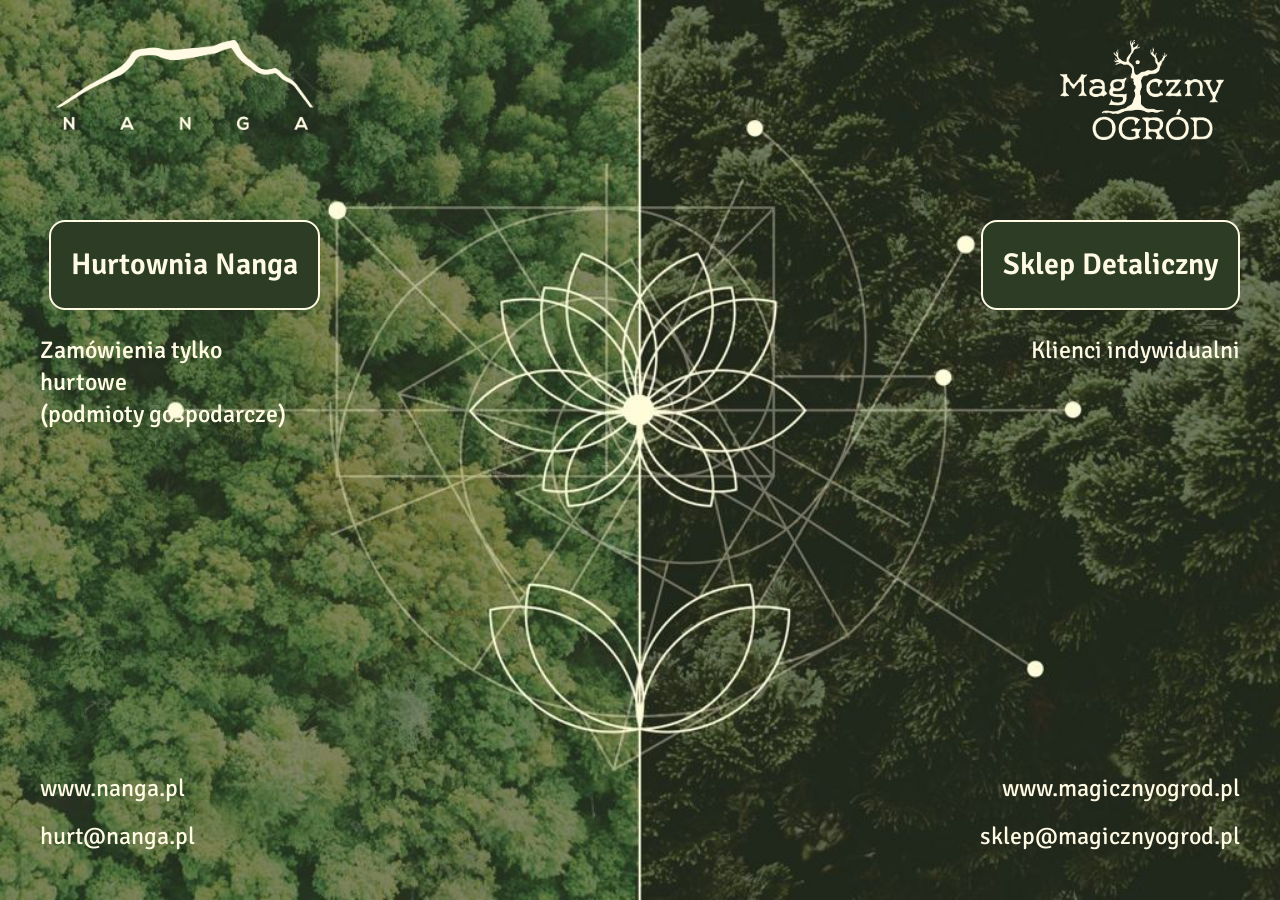
==== index.html @ a5b776ef "first-working-version" ====
<!doctype html>
<html>

<head>
  <meta charset="UTF-8">
  <meta name="viewport" content="width=device-width, initial-scale=1.0">
  <link rel="preconnect" href="https://fonts.googleapis.com">
  <link rel="preconnect" href="https://fonts.gstatic.com" crossorigin>
  <link href="style.css" rel="stylesheet">
  <link href="https://fonts.googleapis.com/css2?family=Signika:display=swap" rel="stylesheet">

</head>

<body class="text-white font-body">
  <!--BG CONTAINER-->
  <div class="relative h-screen w-screen bg-baner-horizontal bg-cover bg-center">
    <!-- LEFT BUTTON + text -->
    <div class="absolute flex-none inset-y-0 left-10">
      <div class="flex pt-10 pb-20 px-4 justify-start" >
        <img src="img/nanga-baner.png" alt="magiczny-ogrod-baner" class="h-[90px] mb-[10px]">
      </div>
      <form action="https://www.magicznyogrod.pl">
        <button type="submit"
          class="h-box border-2 border-white rounded-2xl px-5 max-w-sm mx-auto cursor-pointer  bg-darkgreen flex items-center space-x-4 hover:bg-green-800 transition">
          <div>
            <div class="text-3xl font-semibold text-white">Hurtownia Nanga</div>
          </div>
        </button>
      </form>
      <div class="text-2xl py-6 font-medium">
        <p>Zamówienia tylko</p>
        <p> hurtowe</p>
        <p>(podmioty gospodarcze)</p>
      </div>
    </div>
    <!-- RIGHT BUTTON + text -->
    <div class="absolute flex-none inset-y-0 right-10">
      <div class="flex pt-10 pb-20 px-4 justify-end">
        <img src="img/magiczny-ogrod-baner.png" alt="magiczny-ogrod-logo" class="h-[100px] mb-[0px]">
      </div>
      <form action="https://www.magicznyogrod.pl">
        <button type="submit"
          class="h-box border-2 border-white rounded-2xl px-5 max-w-sm mx-auto cursor-pointer bg-darkgreen flex items-center space-x-4 hover:bg-green-800 transition">
          <div>
            <div class="text-3xl font-semibold text-white">Sklep Detaliczny</div>
        </button>
      </form>
      <div class="text-2xl py-6">
        <p class="flex justify-end">Klienci indywidualni</p>
      </div>
    </div>

    <!-- RIGHT CONTACT -->
    <div class="text-2xl absolute flex-none bottom-10 left-10">
      <p class="py-2 cursor-pointer hover:text-green-500"><a href="www.nanga.pl">www.nanga.pl</a></p>
      <p class="py-2 cursor-pointer hover:text-green-500"><a href="mailto:hurt@nanga.pl">hurt@nanga.pl</a></p>
    </div>
    <!-- LEFT CONTACT-->
    <div class="text-2xl absolute flex-none bottom-10 right-10">
      <p class="py-2 cursor-pointer hover:text-green-500 flex justify-end"><a href="www.magicznyogrod.pl">www.magicznyogrod.pl</a></p>
      <p class="py-2 cursor-pointer hover:text-green-500 flex justify-end"><a href="mailto:sklep@magicznyogrod.pl">sklep@magicznyogrod.pl</a></p>
    </div>
  </div>
  </div>


  </div>
</body>

</html>
---- style.css ----
/*
! tailwindcss v3.4.1 | MIT License | https://tailwindcss.com
*/

/*
1. Prevent padding and border from affecting element width. (https://github.com/mozdevs/cssremedy/issues/4)
2. Allow adding a border to an element by just adding a border-width. (https://github.com/tailwindcss/tailwindcss/pull/116)
*/

*,
::before,
::after {
  box-sizing: border-box;
  /* 1 */
  border-width: 0;
  /* 2 */
  border-style: solid;
  /* 2 */
  border-color: #e5e7eb;
  /* 2 */
}

::before,
::after {
  --tw-content: '';
}

/*
1. Use a consistent sensible line-height in all browsers.
2. Prevent adjustments of font size after orientation changes in iOS.
3. Use a more readable tab size.
4. Use the user's configured `sans` font-family by default.
5. Use the user's configured `sans` font-feature-settings by default.
6. Use the user's configured `sans` font-variation-settings by default.
7. Disable tap highlights on iOS
*/

html,
:host {
  line-height: 1.5;
  /* 1 */
  -webkit-text-size-adjust: 100%;
  /* 2 */
  -moz-tab-size: 4;
  /* 3 */
  -o-tab-size: 4;
     tab-size: 4;
  /* 3 */
  font-family: ui-sans-serif, system-ui, sans-serif, "Apple Color Emoji", "Segoe UI Emoji", "Segoe UI Symbol", "Noto Color Emoji";
  /* 4 */
  font-feature-settings: normal;
  /* 5 */
  font-variation-settings: normal;
  /* 6 */
  -webkit-tap-highlight-color: transparent;
  /* 7 */
}

/*
1. Remove the margin in all browsers.
2. Inherit line-height from `html` so users can set them as a class directly on the `html` element.
*/

body {
  margin: 0;
  /* 1 */
  line-height: inherit;
  /* 2 */
}

/*
1. Add the correct height in Firefox.
2. Correct the inheritance of border color in Firefox. (https://bugzilla.mozilla.org/show_bug.cgi?id=190655)
3. Ensure horizontal rules are visible by default.
*/

hr {
  height: 0;
  /* 1 */
  color: inherit;
  /* 2 */
  border-top-width: 1px;
  /* 3 */
}

/*
Add the correct text decoration in Chrome, Edge, and Safari.
*/

abbr:where([title]) {
  -webkit-text-decoration: underline dotted;
          text-decoration: underline dotted;
}

/*
Remove the default font size and weight for headings.
*/

h1,
h2,
h3,
h4,
h5,
h6 {
  font-size: inherit;
  font-weight: inherit;
}

/*
Reset links to optimize for opt-in styling instead of opt-out.
*/

a {
  color: inherit;
  text-decoration: inherit;
}

/*
Add the correct font weight in Edge and Safari.
*/

b,
strong {
  font-weight: bolder;
}

/*
1. Use the user's configured `mono` font-family by default.
2. Use the user's configured `mono` font-feature-settings by default.
3. Use the user's configured `mono` font-variation-settings by default.
4. Correct the odd `em` font sizing in all browsers.
*/

code,
kbd,
samp,
pre {
  font-family: ui-monospace, SFMono-Regular, Menlo, Monaco, Consolas, "Liberation Mono", "Courier New", monospace;
  /* 1 */
  font-feature-settings: normal;
  /* 2 */
  font-variation-settings: normal;
  /* 3 */
  font-size: 1em;
  /* 4 */
}

/*
Add the correct font size in all browsers.
*/

small {
  font-size: 80%;
}

/*
Prevent `sub` and `sup` elements from affecting the line height in all browsers.
*/

sub,
sup {
  font-size: 75%;
  line-height: 0;
  position: relative;
  vertical-align: baseline;
}

sub {
  bottom: -0.25em;
}

sup {
  top: -0.5em;
}

/*
1. Remove text indentation from table contents in Chrome and Safari. (https://bugs.chromium.org/p/chromium/issues/detail?id=999088, https://bugs.webkit.org/show_bug.cgi?id=201297)
2. Correct table border color inheritance in all Chrome and Safari. (https://bugs.chromium.org/p/chromium/issues/detail?id=935729, https://bugs.webkit.org/show_bug.cgi?id=195016)
3. Remove gaps between table borders by default.
*/

table {
  text-indent: 0;
  /* 1 */
  border-color: inherit;
  /* 2 */
  border-collapse: collapse;
  /* 3 */
}

/*
1. Change the font styles in all browsers.
2. Remove the margin in Firefox and Safari.
3. Remove default padding in all browsers.
*/

button,
input,
optgroup,
select,
textarea {
  font-family: inherit;
  /* 1 */
  font-feature-settings: inherit;
  /* 1 */
  font-variation-settings: inherit;
  /* 1 */
  font-size: 100%;
  /* 1 */
  font-weight: inherit;
  /* 1 */
  line-height: inherit;
  /* 1 */
  color: inherit;
  /* 1 */
  margin: 0;
  /* 2 */
  padding: 0;
  /* 3 */
}

/*
Remove the inheritance of text transform in Edge and Firefox.
*/

button,
select {
  text-transform: none;
}

/*
1. Correct the inability to style clickable types in iOS and Safari.
2. Remove default button styles.
*/

button,
[type='button'],
[type='reset'],
[type='submit'] {
  -webkit-appearance: button;
  /* 1 */
  background-color: transparent;
  /* 2 */
  background-image: none;
  /* 2 */
}

/*
Use the modern Firefox focus style for all focusable elements.
*/

:-moz-focusring {
  outline: auto;
}

/*
Remove the additional `:invalid` styles in Firefox. (https://github.com/mozilla/gecko-dev/blob/2f9eacd9d3d995c937b4251a5557d95d494c9be1/layout/style/res/forms.css#L728-L737)
*/

:-moz-ui-invalid {
  box-shadow: none;
}

/*
Add the correct vertical alignment in Chrome and Firefox.
*/

progress {
  vertical-align: baseline;
}

/*
Correct the cursor style of increment and decrement buttons in Safari.
*/

::-webkit-inner-spin-button,
::-webkit-outer-spin-button {
  height: auto;
}

/*
1. Correct the odd appearance in Chrome and Safari.
2. Correct the outline style in Safari.
*/

[type='search'] {
  -webkit-appearance: textfield;
  /* 1 */
  outline-offset: -2px;
  /* 2 */
}

/*
Remove the inner padding in Chrome and Safari on macOS.
*/

::-webkit-search-decoration {
  -webkit-appearance: none;
}

/*
1. Correct the inability to style clickable types in iOS and Safari.
2. Change font properties to `inherit` in Safari.
*/

::-webkit-file-upload-button {
  -webkit-appearance: button;
  /* 1 */
  font: inherit;
  /* 2 */
}

/*
Add the correct display in Chrome and Safari.
*/

summary {
  display: list-item;
}

/*
Removes the default spacing and border for appropriate elements.
*/

blockquote,
dl,
dd,
h1,
h2,
h3,
h4,
h5,
h6,
hr,
figure,
p,
pre {
  margin: 0;
}

fieldset {
  margin: 0;
  padding: 0;
}

legend {
  padding: 0;
}

ol,
ul,
menu {
  list-style: none;
  margin: 0;
  padding: 0;
}

/*
Reset default styling for dialogs.
*/

dialog {
  padding: 0;
}

/*
Prevent resizing textareas horizontally by default.
*/

textarea {
  resize: vertical;
}

/*
1. Reset the default placeholder opacity in Firefox. (https://github.com/tailwindlabs/tailwindcss/issues/3300)
2. Set the default placeholder color to the user's configured gray 400 color.
*/

input::-moz-placeholder, textarea::-moz-placeholder {
  opacity: 1;
  /* 1 */
  color: #9ca3af;
  /* 2 */
}

input::placeholder,
textarea::placeholder {
  opacity: 1;
  /* 1 */
  color: #9ca3af;
  /* 2 */
}

/*
Set the default cursor for buttons.
*/

button,
[role="button"] {
  cursor: pointer;
}

/*
Make sure disabled buttons don't get the pointer cursor.
*/

:disabled {
  cursor: default;
}

/*
1. Make replaced elements `display: block` by default. (https://github.com/mozdevs/cssremedy/issues/14)
2. Add `vertical-align: middle` to align replaced elements more sensibly by default. (https://github.com/jensimmons/cssremedy/issues/14#issuecomment-634934210)
   This can trigger a poorly considered lint error in some tools but is included by design.
*/

img,
svg,
video,
canvas,
audio,
iframe,
embed,
object {
  display: block;
  /* 1 */
  vertical-align: middle;
  /* 2 */
}

/*
Constrain images and videos to the parent width and preserve their intrinsic aspect ratio. (https://github.com/mozdevs/cssremedy/issues/14)
*/

img,
video {
  max-width: 100%;
  height: auto;
}

/* Make elements with the HTML hidden attribute stay hidden by default */

[hidden] {
  display: none;
}

*, ::before, ::after {
  --tw-border-spacing-x: 0;
  --tw-border-spacing-y: 0;
  --tw-translate-x: 0;
  --tw-translate-y: 0;
  --tw-rotate: 0;
  --tw-skew-x: 0;
  --tw-skew-y: 0;
  --tw-scale-x: 1;
  --tw-scale-y: 1;
  --tw-pan-x:  ;
  --tw-pan-y:  ;
  --tw-pinch-zoom:  ;
  --tw-scroll-snap-strictness: proximity;
  --tw-gradient-from-position:  ;
  --tw-gradient-via-position:  ;
  --tw-gradient-to-position:  ;
  --tw-ordinal:  ;
  --tw-slashed-zero:  ;
  --tw-numeric-figure:  ;
  --tw-numeric-spacing:  ;
  --tw-numeric-fraction:  ;
  --tw-ring-inset:  ;
  --tw-ring-offset-width: 0px;
  --tw-ring-offset-color: #fff;
  --tw-ring-color: rgb(59 130 246 / 0.5);
  --tw-ring-offset-shadow: 0 0 #0000;
  --tw-ring-shadow: 0 0 #0000;
  --tw-shadow: 0 0 #0000;
  --tw-shadow-colored: 0 0 #0000;
  --tw-blur:  ;
  --tw-brightness:  ;
  --tw-contrast:  ;
  --tw-grayscale:  ;
  --tw-hue-rotate:  ;
  --tw-invert:  ;
  --tw-saturate:  ;
  --tw-sepia:  ;
  --tw-drop-shadow:  ;
  --tw-backdrop-blur:  ;
  --tw-backdrop-brightness:  ;
  --tw-backdrop-contrast:  ;
  --tw-backdrop-grayscale:  ;
  --tw-backdrop-hue-rotate:  ;
  --tw-backdrop-invert:  ;
  --tw-backdrop-opacity:  ;
  --tw-backdrop-saturate:  ;
  --tw-backdrop-sepia:  ;
}

::backdrop {
  --tw-border-spacing-x: 0;
  --tw-border-spacing-y: 0;
  --tw-translate-x: 0;
  --tw-translate-y: 0;
  --tw-rotate: 0;
  --tw-skew-x: 0;
  --tw-skew-y: 0;
  --tw-scale-x: 1;
  --tw-scale-y: 1;
  --tw-pan-x:  ;
  --tw-pan-y:  ;
  --tw-pinch-zoom:  ;
  --tw-scroll-snap-strictness: proximity;
  --tw-gradient-from-position:  ;
  --tw-gradient-via-position:  ;
  --tw-gradient-to-position:  ;
  --tw-ordinal:  ;
  --tw-slashed-zero:  ;
  --tw-numeric-figure:  ;
  --tw-numeric-spacing:  ;
  --tw-numeric-fraction:  ;
  --tw-ring-inset:  ;
  --tw-ring-offset-width: 0px;
  --tw-ring-offset-color: #fff;
  --tw-ring-color: rgb(59 130 246 / 0.5);
  --tw-ring-offset-shadow: 0 0 #0000;
  --tw-ring-shadow: 0 0 #0000;
  --tw-shadow: 0 0 #0000;
  --tw-shadow-colored: 0 0 #0000;
  --tw-blur:  ;
  --tw-brightness:  ;
  --tw-contrast:  ;
  --tw-grayscale:  ;
  --tw-hue-rotate:  ;
  --tw-invert:  ;
  --tw-saturate:  ;
  --tw-sepia:  ;
  --tw-drop-shadow:  ;
  --tw-backdrop-blur:  ;
  --tw-backdrop-brightness:  ;
  --tw-backdrop-contrast:  ;
  --tw-backdrop-grayscale:  ;
  --tw-backdrop-hue-rotate:  ;
  --tw-backdrop-invert:  ;
  --tw-backdrop-opacity:  ;
  --tw-backdrop-saturate:  ;
  --tw-backdrop-sepia:  ;
}

.absolute {
  position: absolute;
}

.relative {
  position: relative;
}

.inset-y-52 {
  top: 13rem;
  bottom: 13rem;
}

.inset-y-4 {
  top: 1rem;
  bottom: 1rem;
}

.inset-y-10 {
  top: 2.5rem;
  bottom: 2.5rem;
}

.inset-y-2 {
  top: 0.5rem;
  bottom: 0.5rem;
}

.inset-y-0 {
  top: 0px;
  bottom: 0px;
}

.bottom-10 {
  bottom: 2.5rem;
}

.left-10 {
  left: 2.5rem;
}

.right-10 {
  right: 2.5rem;
}

.mx-auto {
  margin-left: auto;
  margin-right: auto;
}

.mb-4 {
  margin-bottom: 1rem;
}

.mb-\[20px\] {
  margin-bottom: 20px;
}

.mb-\[10px\] {
  margin-bottom: 10px;
}

.mb-\[0px\] {
  margin-bottom: 0px;
}

.flex {
  display: flex;
}

.h-box {
  height: 10vh;
}

.h-screen {
  height: 100vh;
}

.h-32 {
  height: 8rem;
}

.h-20 {
  height: 5rem;
}

.h-24 {
  height: 6rem;
}

.h-\[100px\] {
  height: 100px;
}

.h-\[90px\] {
  height: 90px;
}

.w-screen {
  width: 100vw;
}

.max-w-sm {
  max-width: 24rem;
}

.flex-none {
  flex: none;
}

.cursor-pointer {
  cursor: pointer;
}

.items-center {
  align-items: center;
}

.justify-start {
  justify-content: flex-start;
}

.justify-end {
  justify-content: flex-end;
}

.justify-center {
  justify-content: center;
}

.space-x-4 > :not([hidden]) ~ :not([hidden]) {
  --tw-space-x-reverse: 0;
  margin-right: calc(1rem * var(--tw-space-x-reverse));
  margin-left: calc(1rem * calc(1 - var(--tw-space-x-reverse)));
}

.rounded-2xl {
  border-radius: 1rem;
}

.border-2 {
  border-width: 2px;
}

.border-white {
  --tw-border-opacity: 1;
  border-color: rgb(255 250 227 / var(--tw-border-opacity));
}

.bg-darkgreen {
  --tw-bg-opacity: 1;
  background-color: rgb(45 61 37 / var(--tw-bg-opacity));
}

.bg-baner-horizontal {
  background-image: url('img/background.jpg');
}

.bg-cover {
  background-size: cover;
}

.bg-center {
  background-position: center;
}

.px-5 {
  padding-left: 1.25rem;
  padding-right: 1.25rem;
}

.py-2 {
  padding-top: 0.5rem;
  padding-bottom: 0.5rem;
}

.py-6 {
  padding-top: 1.5rem;
  padding-bottom: 1.5rem;
}

.py-8 {
  padding-top: 2rem;
  padding-bottom: 2rem;
}

.py-10 {
  padding-top: 2.5rem;
  padding-bottom: 2.5rem;
}

.py-20 {
  padding-top: 5rem;
  padding-bottom: 5rem;
}

.px-10 {
  padding-left: 2.5rem;
  padding-right: 2.5rem;
}

.px-12 {
  padding-left: 3rem;
  padding-right: 3rem;
}

.py-16 {
  padding-top: 4rem;
  padding-bottom: 4rem;
}

.py-5 {
  padding-top: 1.25rem;
  padding-bottom: 1.25rem;
}

.px-4 {
  padding-left: 1rem;
  padding-right: 1rem;
}

.pb-8 {
  padding-bottom: 2rem;
}

.pb-20 {
  padding-bottom: 5rem;
}

.pt-10 {
  padding-top: 2.5rem;
}

.pb-24 {
  padding-bottom: 6rem;
}

.font-body {
  font-family: Signika, sans-serif;
}

.text-2xl {
  font-size: 1.5rem;
  line-height: 2rem;
}

.text-3xl {
  font-size: 1.875rem;
  line-height: 2.25rem;
}

.font-medium {
  font-weight: 500;
}

.font-semibold {
  font-weight: 600;
}

.text-white {
  --tw-text-opacity: 1;
  color: rgb(255 250 227 / var(--tw-text-opacity));
}

.transition {
  transition-property: color, background-color, border-color, text-decoration-color, fill, stroke, opacity, box-shadow, transform, filter, -webkit-backdrop-filter;
  transition-property: color, background-color, border-color, text-decoration-color, fill, stroke, opacity, box-shadow, transform, filter, backdrop-filter;
  transition-property: color, background-color, border-color, text-decoration-color, fill, stroke, opacity, box-shadow, transform, filter, backdrop-filter, -webkit-backdrop-filter;
  transition-timing-function: cubic-bezier(0.4, 0, 0.2, 1);
  transition-duration: 150ms;
}

.hover\:bg-green-800:hover {
  --tw-bg-opacity: 1;
  background-color: rgb(22 101 52 / var(--tw-bg-opacity));
}

.hover\:text-green-500:hover {
  --tw-text-opacity: 1;
  color: rgb(34 197 94 / var(--tw-text-opacity));
}
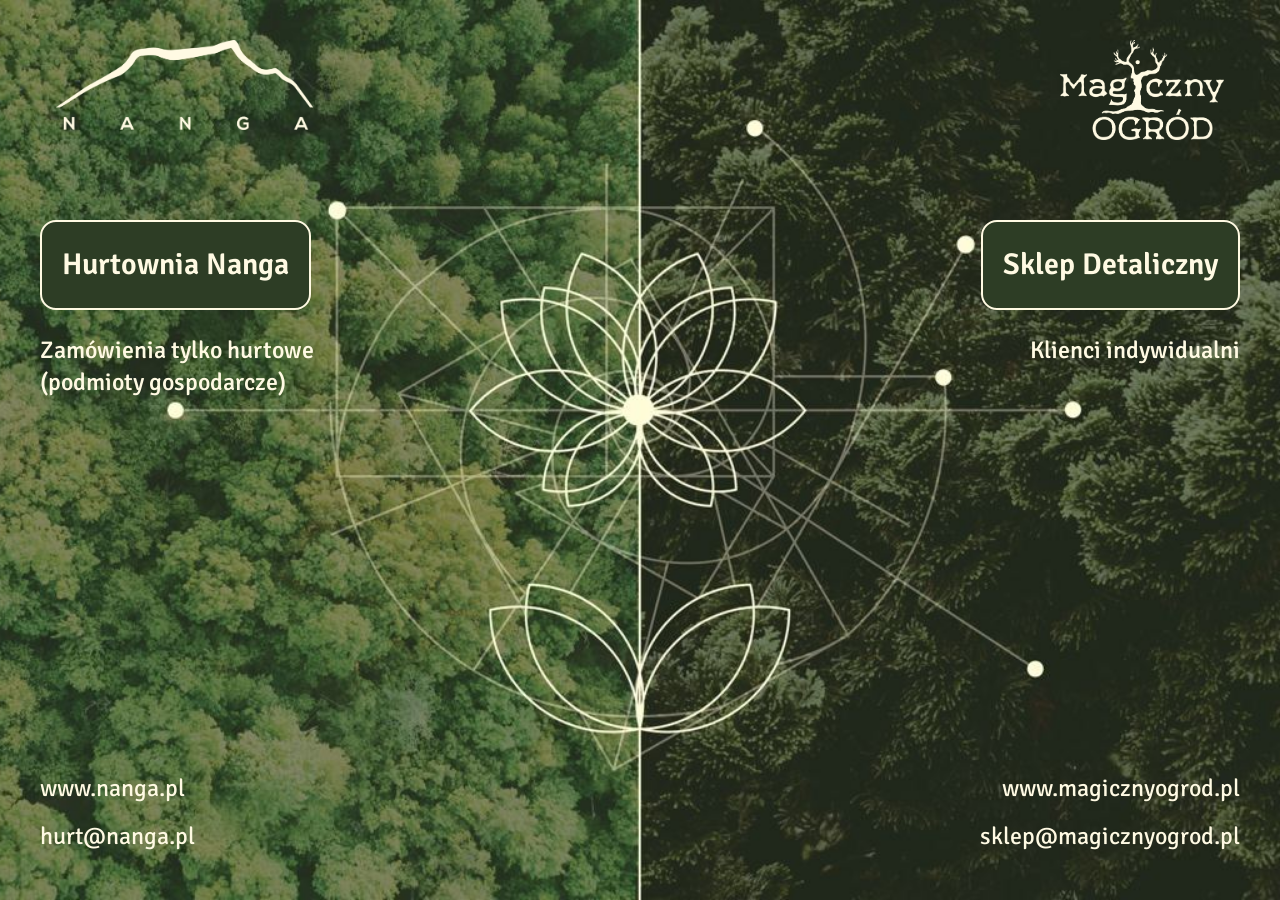
==== commit 6daf9447: "mobile" ====
--- a/index.html
+++ b/index.html
@@ -7,58 +7,68 @@
   <link rel="preconnect" href="https://fonts.googleapis.com">
   <link rel="preconnect" href="https://fonts.gstatic.com" crossorigin>
   <link href="style.css" rel="stylesheet">
-  <link href="https://fonts.googleapis.com/css2?family=Signika:display=swap" rel="stylesheet">
+  <link href="https://fonts.googleapis.com/css2?family=Signika&display=swap" rel="stylesheet">
 
 </head>
 
 <body class="text-white font-body">
   <!--BG CONTAINER-->
-  <div class="relative h-screen w-screen bg-baner-horizontal bg-cover bg-center">
-    <!-- LEFT BUTTON + text -->
-    <div class="absolute flex-none inset-y-0 left-10">
-      <div class="flex pt-10 pb-20 px-4 justify-start" >
-        <img src="img/nanga-baner.png" alt="magiczny-ogrod-baner" class="h-[90px] mb-[10px]">
+  <div class="relative h-screen w-screen bg-baner-vertical md:bg-baner-horizontal bg-cover bg-center">
+    <!-- LEFT/TOP BUTTON + text -->
+    <div class="absolute flex-none md:inset-y-0 md:left-10 left-5">
+      <div class="flex md:pt-10 pt-5 md:pb-20 pb-5 px-4 md:justify-start">
+        <img src="img/nanga-baner.png" alt="magiczny-ogrod-baner" class="h-[40px] mb-[5px] md:h-[90px] md:mb-[10px]">
+      </div>
+      <form action="https://www.nanga.pl">
+        <button type="submit"
+          class="h-box border-2 border-white rounded-2xl px-5 max-w-sm mx-0 cursor-pointer  bg-darkgreen flex items-center space-x-4 hover:bg-green-800 transition">
+          <div>
+            <div class="md:text-3xl text-2xl font-semibold text-white">Hurtownia Nanga</div>
+          </div>
+        </button>
+      </form>
+      <div class="md:text-2xl text-xl md:py-6 py-3 font-medium">
+        <p>Zamówienia tylko hurtowe</p>
+        <p>(podmioty gospodarcze)</p>
+      </div>
+      <div class="md:hidden">
+        <p class="py-1 cursor-pointer hover:text-green-500"><a href="www.nanga.pl">www.nanga.pl</a></p>
+        <p class="py-1 cursor-pointer hover:text-green-500"><a href="mailto:hurt@nanga.pl">hurt@nanga.pl</a></p>
+      </div>
+    </div>
+    <!-- RIGHT/BOTTOM BUTTON + text -->
+    <div class="absolute flex-none md:inset-y-0 md:right-10 md:bottom-auto md:left-auto bottom-9 left-5">
+      <div class="flex pt-1 md:pt-10 md:pb-20 pb-7 md:px-4 md:justify-end">
+        <img src="img/magiczny-ogrod-baner.png" alt="magiczny-ogrod-logo" class="h-[60px] md:h-[100px] md:mb-[0px]">
       </div>
       <form action="https://www.magicznyogrod.pl">
         <button type="submit"
-          class="h-box border-2 border-white rounded-2xl px-5 max-w-sm mx-auto cursor-pointer  bg-darkgreen flex items-center space-x-4 hover:bg-green-800 transition">
-          <div>
-            <div class="text-3xl font-semibold text-white">Hurtownia Nanga</div>
-          </div>
+          class="h-box border-2 border-white rounded-2xl px-5 max-w-sm mx-0 cursor-pointer bg-darkgreen flex items-center space-x-4 hover:bg-green-800 transition">
+            <div class="md:text-3xl text-2xl font-semibold text-white">Sklep Detaliczny</div>
         </button>
       </form>
-      <div class="text-2xl py-6 font-medium">
-        <p>Zamówienia tylko</p>
-        <p> hurtowe</p>
-        <p>(podmioty gospodarcze)</p>
+      <div class="md:text-2xl text-xl md:py-6 py-3 font-medium">
+        <p class="md:flex md:justify-end" >Klienci indywidualni</p>
       </div>
-    </div>
-    <!-- RIGHT BUTTON + text -->
-    <div class="absolute flex-none inset-y-0 right-10">
-      <div class="flex pt-10 pb-20 px-4 justify-end">
-        <img src="img/magiczny-ogrod-baner.png" alt="magiczny-ogrod-logo" class="h-[100px] mb-[0px]">
-      </div>
-      <form action="https://www.magicznyogrod.pl">
-        <button type="submit"
-          class="h-box border-2 border-white rounded-2xl px-5 max-w-sm mx-auto cursor-pointer bg-darkgreen flex items-center space-x-4 hover:bg-green-800 transition">
-          <div>
-            <div class="text-3xl font-semibold text-white">Sklep Detaliczny</div>
-        </button>
-      </form>
-      <div class="text-2xl py-6">
-        <p class="flex justify-end">Klienci indywidualni</p>
+      <div class="md:hidden">
+        <p class="py-1 cursor-pointer hover:text-green-500 flex"><a
+          href="www.magicznyogrod.pl">www.magicznyogrod.pl</a></p>
+      <p class="py-1 cursor-pointer hover:text-green-500 flex"><a
+          href="mailto:sklep@magicznyogrod.pl">sklep@magicznyogrod.pl</a></p>
       </div>
     </div>
 
     <!-- RIGHT CONTACT -->
-    <div class="text-2xl absolute flex-none bottom-10 left-10">
+    <div class="md:text-2xl absolute flex-none md:bottom-10 md:left-10 hidden md:block ">
       <p class="py-2 cursor-pointer hover:text-green-500"><a href="www.nanga.pl">www.nanga.pl</a></p>
       <p class="py-2 cursor-pointer hover:text-green-500"><a href="mailto:hurt@nanga.pl">hurt@nanga.pl</a></p>
     </div>
     <!-- LEFT CONTACT-->
-    <div class="text-2xl absolute flex-none bottom-10 right-10">
-      <p class="py-2 cursor-pointer hover:text-green-500 flex justify-end"><a href="www.magicznyogrod.pl">www.magicznyogrod.pl</a></p>
-      <p class="py-2 cursor-pointer hover:text-green-500 flex justify-end"><a href="mailto:sklep@magicznyogrod.pl">sklep@magicznyogrod.pl</a></p>
+    <div class="text-2xl absolute flex-none bottom-10 right-10 hidden md:block">
+      <p class="py-2 cursor-pointer hover:text-green-500 flex justify-end"><a
+          href="www.magicznyogrod.pl">www.magicznyogrod.pl</a></p>
+      <p class="py-2 cursor-pointer hover:text-green-500 flex justify-end"><a
+          href="mailto:sklep@magicznyogrod.pl">sklep@magicznyogrod.pl</a></p>
     </div>
   </div>
   </div>
--- a/style.css
+++ b/style.css
@@ -552,26 +552,6 @@
   position: relative;
 }
 
-.inset-y-52 {
-  top: 13rem;
-  bottom: 13rem;
-}
-
-.inset-y-4 {
-  top: 1rem;
-  bottom: 1rem;
-}
-
-.inset-y-10 {
-  top: 2.5rem;
-  bottom: 2.5rem;
-}
-
-.inset-y-2 {
-  top: 0.5rem;
-  bottom: 0.5rem;
-}
-
 .inset-y-0 {
   top: 0px;
   bottom: 0px;
@@ -589,31 +569,76 @@
   right: 2.5rem;
 }
 
+.bottom-0 {
+  bottom: 0px;
+}
+
+.left-5 {
+  left: 1.25rem;
+}
+
+.bottom-8 {
+  bottom: 2rem;
+}
+
+.bottom-20 {
+  bottom: 5rem;
+}
+
+.bottom-24 {
+  bottom: 6rem;
+}
+
+.bottom-16 {
+  bottom: 4rem;
+}
+
+.bottom-12 {
+  bottom: 3rem;
+}
+
+.bottom-9 {
+  bottom: 2.25rem;
+}
+
 .mx-auto {
   margin-left: auto;
   margin-right: auto;
 }
 
-.mb-4 {
-  margin-bottom: 1rem;
-}
-
-.mb-\[20px\] {
-  margin-bottom: 20px;
+.mx-0 {
+  margin-left: 0px;
+  margin-right: 0px;
+}
+
+.mb-\[0px\] {
+  margin-bottom: 0px;
 }
 
 .mb-\[10px\] {
   margin-bottom: 10px;
 }
 
-.mb-\[0px\] {
-  margin-bottom: 0px;
+.mb-\[5px\] {
+  margin-bottom: 5px;
 }
 
 .flex {
   display: flex;
 }
 
+.hidden {
+  display: none;
+}
+
+.h-\[100px\] {
+  height: 100px;
+}
+
+.h-\[90px\] {
+  height: 90px;
+}
+
 .h-box {
   height: 10vh;
 }
@@ -622,24 +647,16 @@
   height: 100vh;
 }
 
-.h-32 {
-  height: 8rem;
-}
-
-.h-20 {
-  height: 5rem;
-}
-
-.h-24 {
-  height: 6rem;
-}
-
-.h-\[100px\] {
-  height: 100px;
-}
-
-.h-\[90px\] {
-  height: 90px;
+.h-\[60px\] {
+  height: 60px;
+}
+
+.h-\[50px\] {
+  height: 50px;
+}
+
+.h-\[40px\] {
+  height: 40px;
 }
 
 .w-screen {
@@ -668,10 +685,6 @@
 
 .justify-end {
   justify-content: flex-end;
-}
-
-.justify-center {
-  justify-content: center;
 }
 
 .space-x-4 > :not([hidden]) ~ :not([hidden]) {
@@ -698,8 +711,8 @@
   background-color: rgb(45 61 37 / var(--tw-bg-opacity));
 }
 
-.bg-baner-horizontal {
-  background-image: url('img/background.jpg');
+.bg-baner-vertical {
+  background-image: url('img/baner-vertical.png');
 }
 
 .bg-cover {
@@ -708,6 +721,11 @@
 
 .bg-center {
   background-position: center;
+}
+
+.px-4 {
+  padding-left: 1rem;
+  padding-right: 1rem;
 }
 
 .px-5 {
@@ -725,60 +743,47 @@
   padding-bottom: 1.5rem;
 }
 
-.py-8 {
-  padding-top: 2rem;
-  padding-bottom: 2rem;
-}
-
-.py-10 {
+.py-3 {
+  padding-top: 0.75rem;
+  padding-bottom: 0.75rem;
+}
+
+.py-1 {
+  padding-top: 0.25rem;
+  padding-bottom: 0.25rem;
+}
+
+.px-0 {
+  padding-left: 0px;
+  padding-right: 0px;
+}
+
+.pb-20 {
+  padding-bottom: 5rem;
+}
+
+.pt-10 {
   padding-top: 2.5rem;
-  padding-bottom: 2.5rem;
-}
-
-.py-20 {
-  padding-top: 5rem;
-  padding-bottom: 5rem;
-}
-
-.px-10 {
-  padding-left: 2.5rem;
-  padding-right: 2.5rem;
-}
-
-.px-12 {
-  padding-left: 3rem;
-  padding-right: 3rem;
-}
-
-.py-16 {
-  padding-top: 4rem;
-  padding-bottom: 4rem;
-}
-
-.py-5 {
+}
+
+.pb-5 {
+  padding-bottom: 1.25rem;
+}
+
+.pt-5 {
   padding-top: 1.25rem;
-  padding-bottom: 1.25rem;
-}
-
-.px-4 {
-  padding-left: 1rem;
-  padding-right: 1rem;
+}
+
+.pt-1 {
+  padding-top: 0.25rem;
 }
 
 .pb-8 {
   padding-bottom: 2rem;
 }
 
-.pb-20 {
-  padding-bottom: 5rem;
-}
-
-.pt-10 {
-  padding-top: 2.5rem;
-}
-
-.pb-24 {
-  padding-bottom: 6rem;
+.pb-7 {
+  padding-bottom: 1.75rem;
 }
 
 .font-body {
@@ -793,6 +798,11 @@
 .text-3xl {
   font-size: 1.875rem;
   line-height: 2.25rem;
+}
+
+.text-xl {
+  font-size: 1.25rem;
+  line-height: 1.75rem;
 }
 
 .font-medium {
@@ -826,3 +836,106 @@
   color: rgb(34 197 94 / var(--tw-text-opacity));
 }
 
+@media (min-width: 768px) {
+  .md\:visible {
+    visibility: visible;
+  }
+
+  .md\:inset-y-0 {
+    top: 0px;
+    bottom: 0px;
+  }
+
+  .md\:left-10 {
+    left: 2.5rem;
+  }
+
+  .md\:right-10 {
+    right: 2.5rem;
+  }
+
+  .md\:bottom-10 {
+    bottom: 2.5rem;
+  }
+
+  .md\:bottom-auto {
+    bottom: auto;
+  }
+
+  .md\:left-auto {
+    left: auto;
+  }
+
+  .md\:mb-\[10px\] {
+    margin-bottom: 10px;
+  }
+
+  .md\:mb-\[0px\] {
+    margin-bottom: 0px;
+  }
+
+  .md\:block {
+    display: block;
+  }
+
+  .md\:flex {
+    display: flex;
+  }
+
+  .md\:hidden {
+    display: none;
+  }
+
+  .md\:h-\[90px\] {
+    height: 90px;
+  }
+
+  .md\:h-\[100px\] {
+    height: 100px;
+  }
+
+  .md\:flex-none {
+    flex: none;
+  }
+
+  .md\:justify-start {
+    justify-content: flex-start;
+  }
+
+  .md\:justify-end {
+    justify-content: flex-end;
+  }
+
+  .md\:bg-baner-horizontal {
+    background-image: url('img/background.jpg');
+  }
+
+  .md\:py-6 {
+    padding-top: 1.5rem;
+    padding-bottom: 1.5rem;
+  }
+
+  .md\:px-4 {
+    padding-left: 1rem;
+    padding-right: 1rem;
+  }
+
+  .md\:pb-20 {
+    padding-bottom: 5rem;
+  }
+
+  .md\:pt-10 {
+    padding-top: 2.5rem;
+  }
+
+  .md\:text-3xl {
+    font-size: 1.875rem;
+    line-height: 2.25rem;
+  }
+
+  .md\:text-2xl {
+    font-size: 1.5rem;
+    line-height: 2rem;
+  }
+}
+
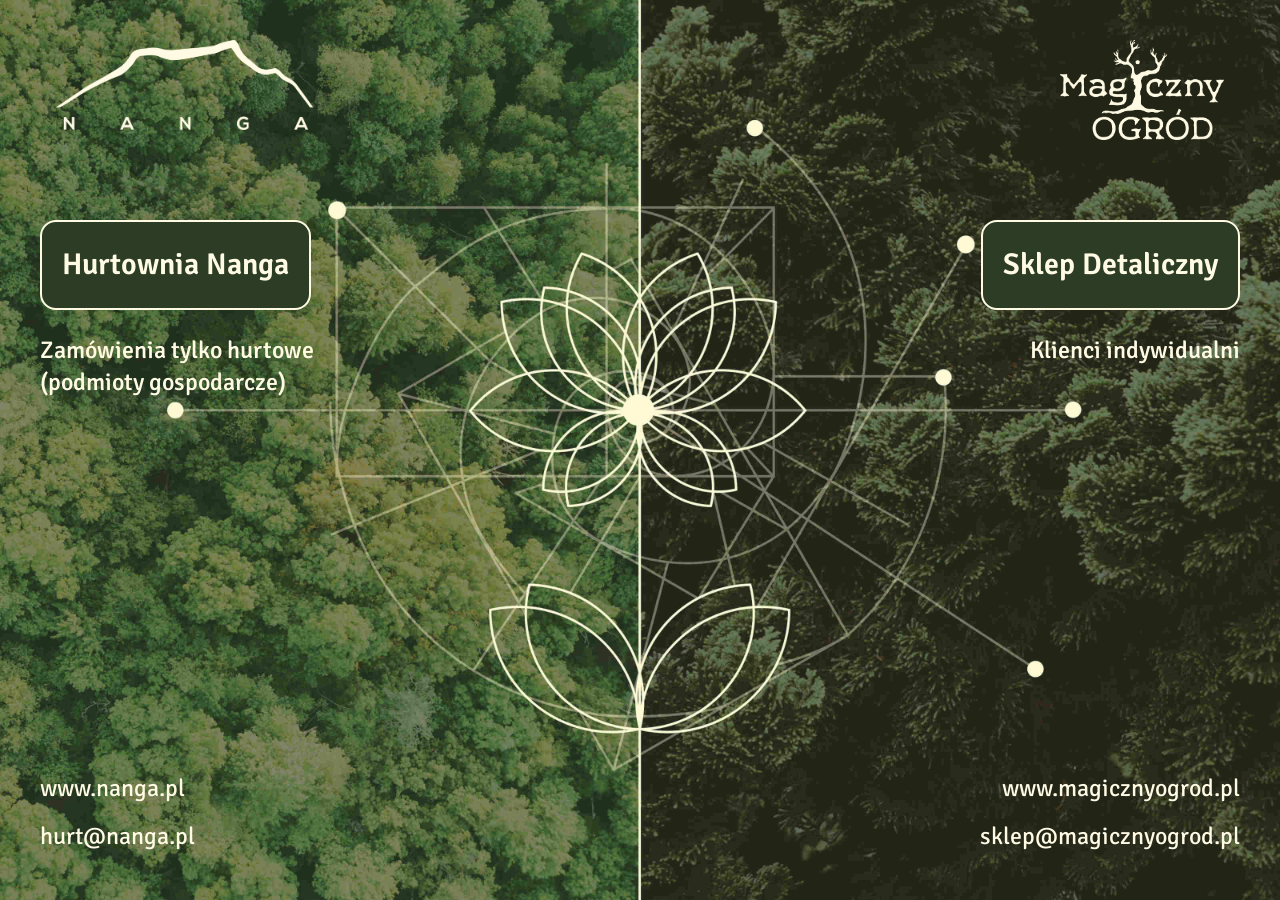
==== commit c0f69ee9: "new baner, style correction" ====
--- a/index.html
+++ b/index.html
@@ -31,13 +31,13 @@
         <p>Zamówienia tylko hurtowe</p>
         <p>(podmioty gospodarcze)</p>
       </div>
-      <div class="md:hidden">
+      <div class="md:hidden pt-4">
         <p class="py-1 cursor-pointer hover:text-green-500"><a href="www.nanga.pl">www.nanga.pl</a></p>
         <p class="py-1 cursor-pointer hover:text-green-500"><a href="mailto:hurt@nanga.pl">hurt@nanga.pl</a></p>
       </div>
     </div>
     <!-- RIGHT/BOTTOM BUTTON + text -->
-    <div class="absolute flex-none md:inset-y-0 md:right-10 md:bottom-auto md:left-auto bottom-9 left-5">
+    <div class="absolute flex-none md:inset-y-0 md:right-10 md:bottom-auto md:left-auto bottom-5 left-5">
       <div class="flex pt-1 md:pt-10 md:pb-20 pb-7 md:px-4 md:justify-end">
         <img src="img/magiczny-ogrod-baner.png" alt="magiczny-ogrod-logo" class="h-[60px] md:h-[100px] md:mb-[0px]">
       </div>
@@ -50,7 +50,7 @@
       <div class="md:text-2xl text-xl md:py-6 py-3 font-medium">
         <p class="md:flex md:justify-end" >Klienci indywidualni</p>
       </div>
-      <div class="md:hidden">
+      <div class="md:hidden pt-4">
         <p class="py-1 cursor-pointer hover:text-green-500 flex"><a
           href="www.magicznyogrod.pl">www.magicznyogrod.pl</a></p>
       <p class="py-1 cursor-pointer hover:text-green-500 flex"><a
--- a/style.css
+++ b/style.css
@@ -552,58 +552,24 @@
   position: relative;
 }
 
-.inset-y-0 {
-  top: 0px;
-  bottom: 0px;
-}
-
 .bottom-10 {
   bottom: 2.5rem;
 }
 
-.left-10 {
-  left: 2.5rem;
+.bottom-9 {
+  bottom: 2.25rem;
+}
+
+.left-5 {
+  left: 1.25rem;
 }
 
 .right-10 {
   right: 2.5rem;
 }
 
-.bottom-0 {
-  bottom: 0px;
-}
-
-.left-5 {
-  left: 1.25rem;
-}
-
-.bottom-8 {
-  bottom: 2rem;
-}
-
-.bottom-20 {
-  bottom: 5rem;
-}
-
-.bottom-24 {
-  bottom: 6rem;
-}
-
-.bottom-16 {
-  bottom: 4rem;
-}
-
-.bottom-12 {
-  bottom: 3rem;
-}
-
-.bottom-9 {
-  bottom: 2.25rem;
-}
-
-.mx-auto {
-  margin-left: auto;
-  margin-right: auto;
+.bottom-5 {
+  bottom: 1.25rem;
 }
 
 .mx-0 {
@@ -611,14 +577,6 @@
   margin-right: 0px;
 }
 
-.mb-\[0px\] {
-  margin-bottom: 0px;
-}
-
-.mb-\[10px\] {
-  margin-bottom: 10px;
-}
-
 .mb-\[5px\] {
   margin-bottom: 5px;
 }
@@ -631,12 +589,12 @@
   display: none;
 }
 
-.h-\[100px\] {
-  height: 100px;
-}
-
-.h-\[90px\] {
-  height: 90px;
+.h-\[40px\] {
+  height: 40px;
+}
+
+.h-\[60px\] {
+  height: 60px;
 }
 
 .h-box {
@@ -647,18 +605,6 @@
   height: 100vh;
 }
 
-.h-\[60px\] {
-  height: 60px;
-}
-
-.h-\[50px\] {
-  height: 50px;
-}
-
-.h-\[40px\] {
-  height: 40px;
-}
-
 .w-screen {
   width: 100vw;
 }
@@ -677,10 +623,6 @@
 
 .items-center {
   align-items: center;
-}
-
-.justify-start {
-  justify-content: flex-start;
 }
 
 .justify-end {
@@ -712,7 +654,7 @@
 }
 
 .bg-baner-vertical {
-  background-image: url('img/baner-vertical.png');
+  background-image: url('img/baner-vertical.jpg');
 }
 
 .bg-cover {
@@ -733,57 +675,47 @@
   padding-right: 1.25rem;
 }
 
+.py-1 {
+  padding-top: 0.25rem;
+  padding-bottom: 0.25rem;
+}
+
 .py-2 {
   padding-top: 0.5rem;
   padding-bottom: 0.5rem;
 }
 
-.py-6 {
-  padding-top: 1.5rem;
-  padding-bottom: 1.5rem;
-}
-
 .py-3 {
   padding-top: 0.75rem;
   padding-bottom: 0.75rem;
 }
 
-.py-1 {
-  padding-top: 0.25rem;
-  padding-bottom: 0.25rem;
-}
-
-.px-0 {
-  padding-left: 0px;
-  padding-right: 0px;
-}
-
-.pb-20 {
-  padding-bottom: 5rem;
-}
-
-.pt-10 {
-  padding-top: 2.5rem;
-}
-
 .pb-5 {
   padding-bottom: 1.25rem;
 }
 
+.pb-7 {
+  padding-bottom: 1.75rem;
+}
+
+.pt-1 {
+  padding-top: 0.25rem;
+}
+
 .pt-5 {
   padding-top: 1.25rem;
 }
 
-.pt-1 {
-  padding-top: 0.25rem;
-}
-
-.pb-8 {
-  padding-bottom: 2rem;
-}
-
-.pb-7 {
-  padding-bottom: 1.75rem;
+.pt-2 {
+  padding-top: 0.5rem;
+}
+
+.pt-3 {
+  padding-top: 0.75rem;
+}
+
+.pt-4 {
+  padding-top: 1rem;
 }
 
 .font-body {
@@ -793,11 +725,6 @@
 .text-2xl {
   font-size: 1.5rem;
   line-height: 2rem;
-}
-
-.text-3xl {
-  font-size: 1.875rem;
-  line-height: 2.25rem;
 }
 
 .text-xl {
@@ -837,43 +764,39 @@
 }
 
 @media (min-width: 768px) {
-  .md\:visible {
-    visibility: visible;
-  }
-
   .md\:inset-y-0 {
     top: 0px;
     bottom: 0px;
   }
 
+  .md\:bottom-10 {
+    bottom: 2.5rem;
+  }
+
+  .md\:bottom-auto {
+    bottom: auto;
+  }
+
   .md\:left-10 {
     left: 2.5rem;
   }
 
+  .md\:left-auto {
+    left: auto;
+  }
+
   .md\:right-10 {
     right: 2.5rem;
   }
 
-  .md\:bottom-10 {
-    bottom: 2.5rem;
-  }
-
-  .md\:bottom-auto {
-    bottom: auto;
-  }
-
-  .md\:left-auto {
-    left: auto;
+  .md\:mb-\[0px\] {
+    margin-bottom: 0px;
   }
 
   .md\:mb-\[10px\] {
     margin-bottom: 10px;
   }
 
-  .md\:mb-\[0px\] {
-    margin-bottom: 0px;
-  }
-
   .md\:block {
     display: block;
   }
@@ -886,18 +809,14 @@
     display: none;
   }
 
+  .md\:h-\[100px\] {
+    height: 100px;
+  }
+
   .md\:h-\[90px\] {
     height: 90px;
   }
 
-  .md\:h-\[100px\] {
-    height: 100px;
-  }
-
-  .md\:flex-none {
-    flex: none;
-  }
-
   .md\:justify-start {
     justify-content: flex-start;
   }
@@ -907,7 +826,12 @@
   }
 
   .md\:bg-baner-horizontal {
-    background-image: url('img/background.jpg');
+    background-image: url('img/baner-horizontal.jpg');
+  }
+
+  .md\:px-4 {
+    padding-left: 1rem;
+    padding-right: 1rem;
   }
 
   .md\:py-6 {
@@ -915,27 +839,22 @@
     padding-bottom: 1.5rem;
   }
 
-  .md\:px-4 {
-    padding-left: 1rem;
-    padding-right: 1rem;
-  }
-
   .md\:pb-20 {
     padding-bottom: 5rem;
   }
 
   .md\:pt-10 {
     padding-top: 2.5rem;
+  }
+
+  .md\:text-2xl {
+    font-size: 1.5rem;
+    line-height: 2rem;
   }
 
   .md\:text-3xl {
     font-size: 1.875rem;
     line-height: 2.25rem;
   }
-
-  .md\:text-2xl {
-    font-size: 1.5rem;
-    line-height: 2rem;
-  }
-}
-
+}
+
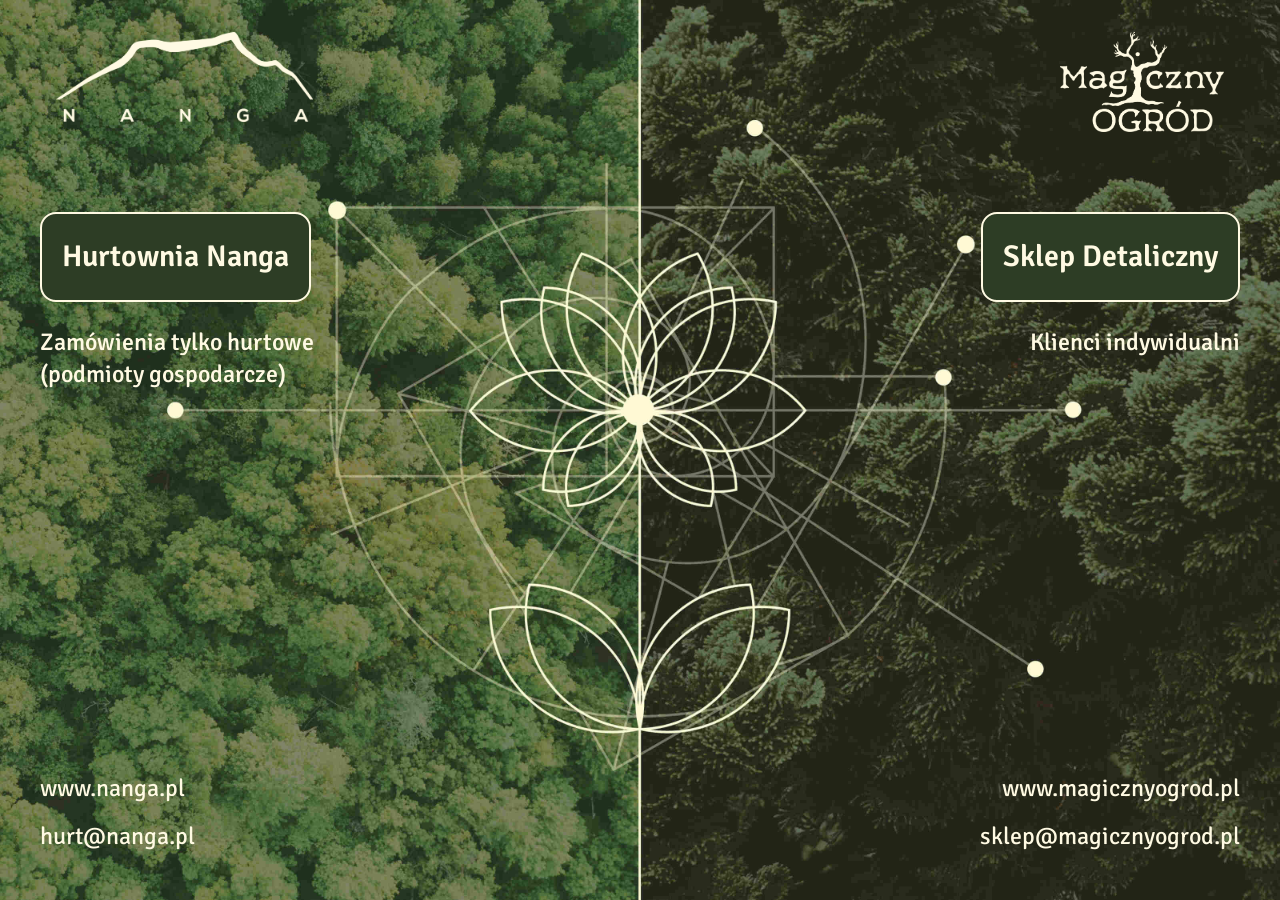
==== commit 2d9da85b: "padding change" ====
--- a/index.html
+++ b/index.html
@@ -16,7 +16,7 @@
   <div class="relative h-screen w-screen bg-baner-vertical md:bg-baner-horizontal bg-cover bg-center">
     <!-- LEFT/TOP BUTTON + text -->
     <div class="absolute flex-none md:inset-y-0 md:left-10 left-5">
-      <div class="flex md:pt-10 pt-5 md:pb-20 pb-5 px-4 md:justify-start">
+      <div class="flex md:pt-8 pt-5 md:pb-20 pb-5 px-4 md:justify-start">
         <img src="img/nanga-baner.png" alt="magiczny-ogrod-baner" class="h-[40px] mb-[5px] md:h-[90px] md:mb-[10px]">
       </div>
       <form action="https://www.nanga.pl">
@@ -38,7 +38,7 @@
     </div>
     <!-- RIGHT/BOTTOM BUTTON + text -->
     <div class="absolute flex-none md:inset-y-0 md:right-10 md:bottom-auto md:left-auto bottom-5 left-5">
-      <div class="flex pt-1 md:pt-10 md:pb-20 pb-7 md:px-4 md:justify-end">
+      <div class="flex pt-1 md:pt-8 md:pb-20 pb-7 md:px-4 md:justify-end">
         <img src="img/magiczny-ogrod-baner.png" alt="magiczny-ogrod-logo" class="h-[60px] md:h-[100px] md:mb-[0px]">
       </div>
       <form action="https://www.magicznyogrod.pl">
--- a/style.css
+++ b/style.css
@@ -847,6 +847,10 @@
     padding-top: 2.5rem;
   }
 
+  .md\:pt-8 {
+    padding-top: 2rem;
+  }
+
   .md\:text-2xl {
     font-size: 1.5rem;
     line-height: 2rem;
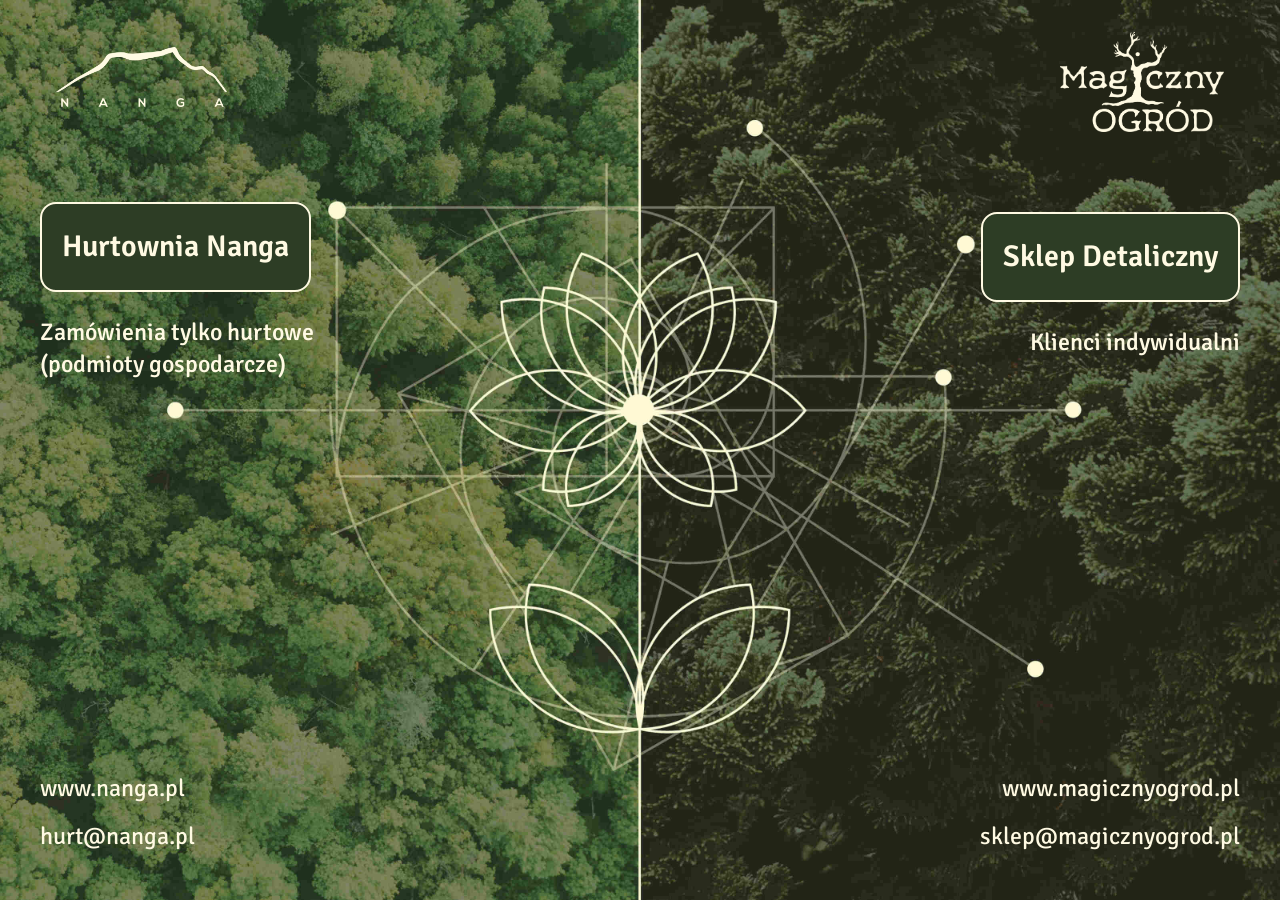
==== commit 547c8418: "style" ====
--- a/index.html
+++ b/index.html
@@ -17,7 +17,7 @@
     <!-- LEFT/TOP BUTTON + text -->
     <div class="absolute flex-none md:inset-y-0 md:left-10 left-5">
       <div class="flex md:pt-8 pt-5 md:pb-20 pb-5 px-4 md:justify-start">
-        <img src="img/nanga-baner.png" alt="magiczny-ogrod-baner" class="h-[40px] mb-[5px] md:h-[90px] md:mb-[10px]">
+        <img src="img/nanga-baner.png" alt="nanga-baner" class="h-[40px] mb-[5px] md:h-[60px] md:my-[15px]">
       </div>
       <form action="https://www.nanga.pl">
         <button type="submit"
@@ -28,8 +28,7 @@
         </button>
       </form>
       <div class="md:text-2xl text-xl md:py-6 py-3 font-medium">
-        <p>Zamówienia tylko hurtowe</p>
-        <p>(podmioty gospodarcze)</p>
+        <p ><a href="www.nanga.pl" class="cursor-pointer hover:text-green-500">Zamówienia tylko hurtowe<br>(podmioty gospodarcze)</a></p>
       </div>
       <div class="md:hidden pt-4">
         <p class="py-1 cursor-pointer hover:text-green-500"><a href="www.nanga.pl">www.nanga.pl</a></p>
@@ -39,7 +38,7 @@
     <!-- RIGHT/BOTTOM BUTTON + text -->
     <div class="absolute flex-none md:inset-y-0 md:right-10 md:bottom-auto md:left-auto bottom-5 left-5">
       <div class="flex pt-1 md:pt-8 md:pb-20 pb-7 md:px-4 md:justify-end">
-        <img src="img/magiczny-ogrod-baner.png" alt="magiczny-ogrod-logo" class="h-[60px] md:h-[100px] md:mb-[0px]">
+        <img src="img/magiczny-ogrod-baner.png" alt="magiczny-ogrod-baner" class="h-[60px] md:h-[100px] md:mb-[0px]">
       </div>
       <form action="https://www.magicznyogrod.pl">
         <button type="submit"
@@ -48,7 +47,7 @@
         </button>
       </form>
       <div class="md:text-2xl text-xl md:py-6 py-3 font-medium">
-        <p class="md:flex md:justify-end" >Klienci indywidualni</p>
+        <p class="md:flex md:justify-end "><a href="www.nanga.pl" class="hover:text-green-500 cursor-pointer">Klienci indywidualni</a></p>
       </div>
       <div class="md:hidden pt-4">
         <p class="py-1 cursor-pointer hover:text-green-500 flex"><a
@@ -72,8 +71,6 @@
     </div>
   </div>
   </div>
-
-
   </div>
 </body>
 
--- a/style.css
+++ b/style.css
@@ -556,8 +556,8 @@
   bottom: 2.5rem;
 }
 
-.bottom-9 {
-  bottom: 2.25rem;
+.bottom-5 {
+  bottom: 1.25rem;
 }
 
 .left-5 {
@@ -566,10 +566,6 @@
 
 .right-10 {
   right: 2.5rem;
-}
-
-.bottom-5 {
-  bottom: 1.25rem;
 }
 
 .mx-0 {
@@ -702,20 +698,12 @@
   padding-top: 0.25rem;
 }
 
+.pt-4 {
+  padding-top: 1rem;
+}
+
 .pt-5 {
   padding-top: 1.25rem;
-}
-
-.pt-2 {
-  padding-top: 0.5rem;
-}
-
-.pt-3 {
-  padding-top: 0.75rem;
-}
-
-.pt-4 {
-  padding-top: 1rem;
 }
 
 .font-body {
@@ -789,14 +777,15 @@
     right: 2.5rem;
   }
 
+  .md\:my-\[15px\] {
+    margin-top: 15px;
+    margin-bottom: 15px;
+  }
+
   .md\:mb-\[0px\] {
     margin-bottom: 0px;
   }
 
-  .md\:mb-\[10px\] {
-    margin-bottom: 10px;
-  }
-
   .md\:block {
     display: block;
   }
@@ -813,8 +802,8 @@
     height: 100px;
   }
 
-  .md\:h-\[90px\] {
-    height: 90px;
+  .md\:h-\[60px\] {
+    height: 60px;
   }
 
   .md\:justify-start {
@@ -843,10 +832,6 @@
     padding-bottom: 5rem;
   }
 
-  .md\:pt-10 {
-    padding-top: 2.5rem;
-  }
-
   .md\:pt-8 {
     padding-top: 2rem;
   }
